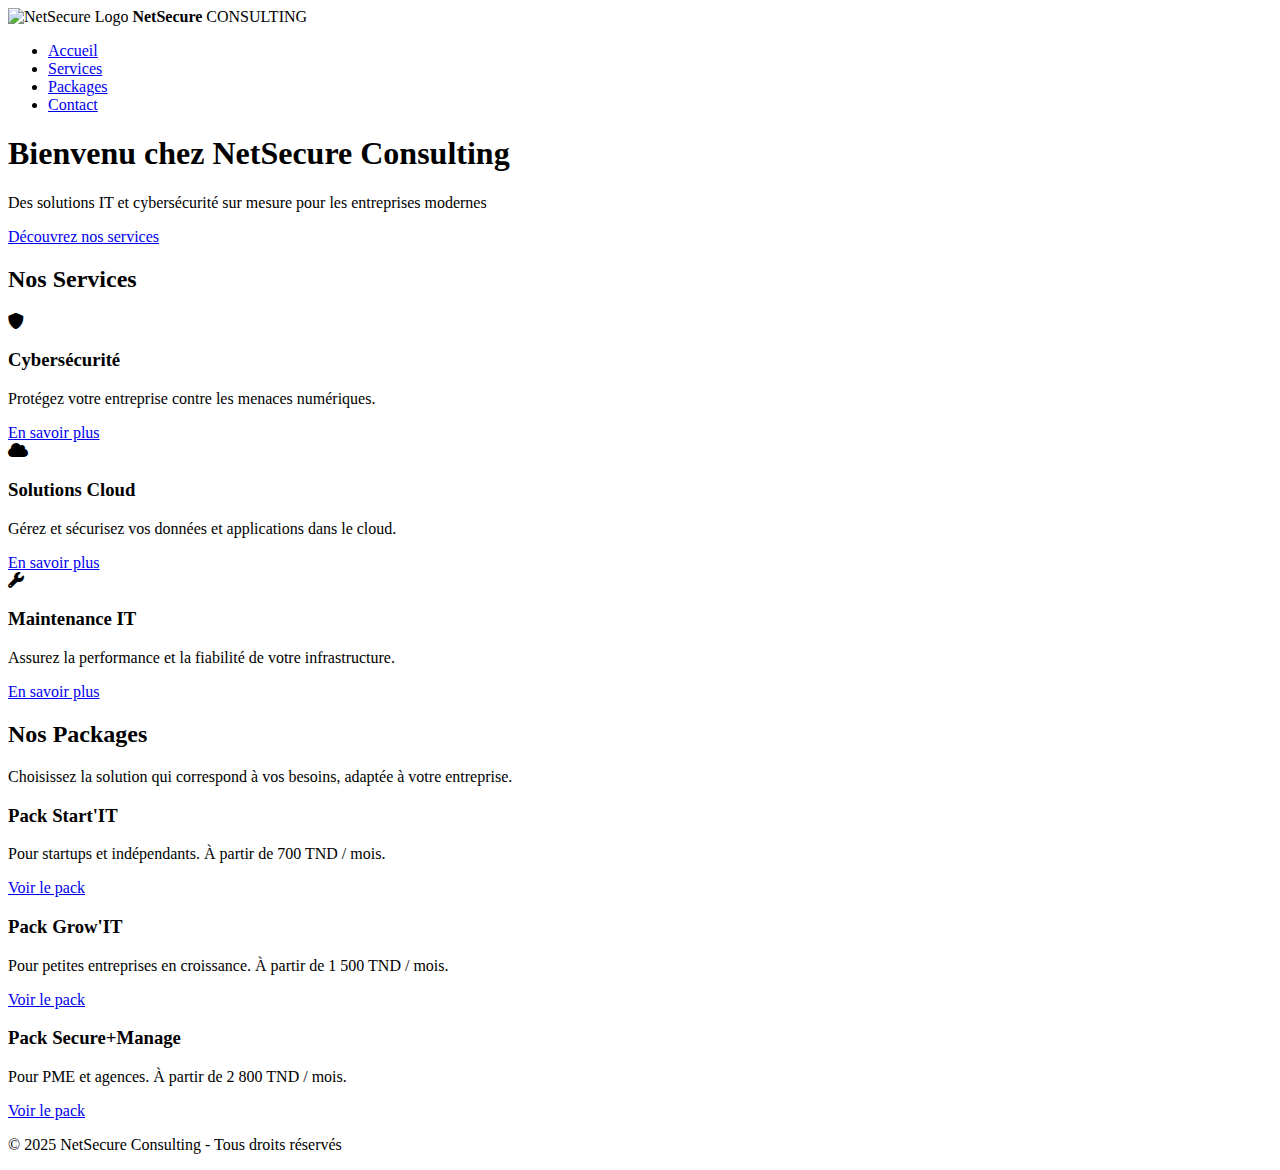
==== index.html @ a292e40f "Add files via upload" ====
<!DOCTYPE html>
<html lang="fr">
<head>
    <meta charset="UTF-8" />
    <meta name="viewport" content="width=device-width, initial-scale=1.0" />
    <title>Accueil - NetSecure Consulting</title>
    <link rel="stylesheet" href="style.css" />
    <link href="https://fonts.googleapis.com/css2?family=Roboto:wght@400;500;700&display=swap" rel="stylesheet" />
    <link rel="stylesheet" href="https://cdnjs.cloudflare.com/ajax/libs/font-awesome/6.0.0/css/all.min.css">
</head>
<body>
    <nav class="top-nav">
        <div class="logo-container">
            <img src="logo.png" alt="NetSecure Logo" />
            <strong class="brand-name">NetSecure</strong>
            <span>CONSULTING</span>
        </div>
        <ul class="nav-buttons">
            <li><a href="index.html">Accueil</a></li>
            <li><a href="services.html">Services</a></li>
            <li><a href="packages.html">Packages</a></li>
            <li><a href="contact.html">Contact</a></li>
        </ul>
    </nav>

    <header class="hero">
        <div class="hero-content">
            <h1>Bienvenu chez NetSecure Consulting</h1>
            <p>Des solutions IT et cybersécurité sur mesure pour les entreprises modernes</p>
            <a href="services.html" class="cta-button">Découvrez nos services</a>
        </div>
    </header>

    <main class="main-content">
        <section class="services-preview">
            <h2>Nos Services</h2>
            <div class="services-container">
                <div class="service-item">
                    <i class="fas fa-shield-alt"></i>
                    <h3>Cybersécurité</h3>
                    <p>Protégez votre entreprise contre les menaces numériques.</p>
                    <a href="services.html#cybersecurity" class="cta-button">En savoir plus</a>
                </div>
                <div class="service-item">
                    <i class="fas fa-cloud"></i>
                    <h3>Solutions Cloud</h3>
                    <p>Gérez et sécurisez vos données et applications dans le cloud.</p>
                    <a href="services.html#cloud" class="cta-button">En savoir plus</a>
                </div>
                <div class="service-item">
                    <i class="fas fa-wrench"></i>
                    <h3>Maintenance IT</h3>
                    <p>Assurez la performance et la fiabilité de votre infrastructure.</p>
                    <a href="services.html#maintenance" class="cta-button">En savoir plus</a>
                </div>
            </div>
        </section>

        <section class="packages-preview">
            <h2>Nos Packages</h2>
            <p>Choisissez la solution qui correspond à vos besoins, adaptée à votre entreprise.</p>
            <div class="packages-container">
                <div class="package-item">
                    <h3>Pack Start'IT</h3>
                    <p>Pour startups et indépendants. À partir de 700 TND / mois.</p>
                    <a href="packages.html#startit" class="cta-button">Voir le pack</a>
                </div>
                <div class="package-item">
                    <h3>Pack Grow'IT</h3>
                    <p>Pour petites entreprises en croissance. À partir de 1 500 TND / mois.</p>
                    <a href="packages.html#growit" class="cta-button">Voir le pack</a>
                </div>
                <div class="package-item">
                    <h3>Pack Secure+Manage</h3>
                    <p>Pour PME et agences. À partir de 2 800 TND / mois.</p>
                    <a href="packages.html#secureplus" class="cta-button">Voir le pack</a>
                </div>
            </div>
        </section>
    </main>

    <footer class="bottom-bar">
        <p>© 2025 NetSecure Consulting - Tous droits réservés</p>
    </footer>
</body>
</html>
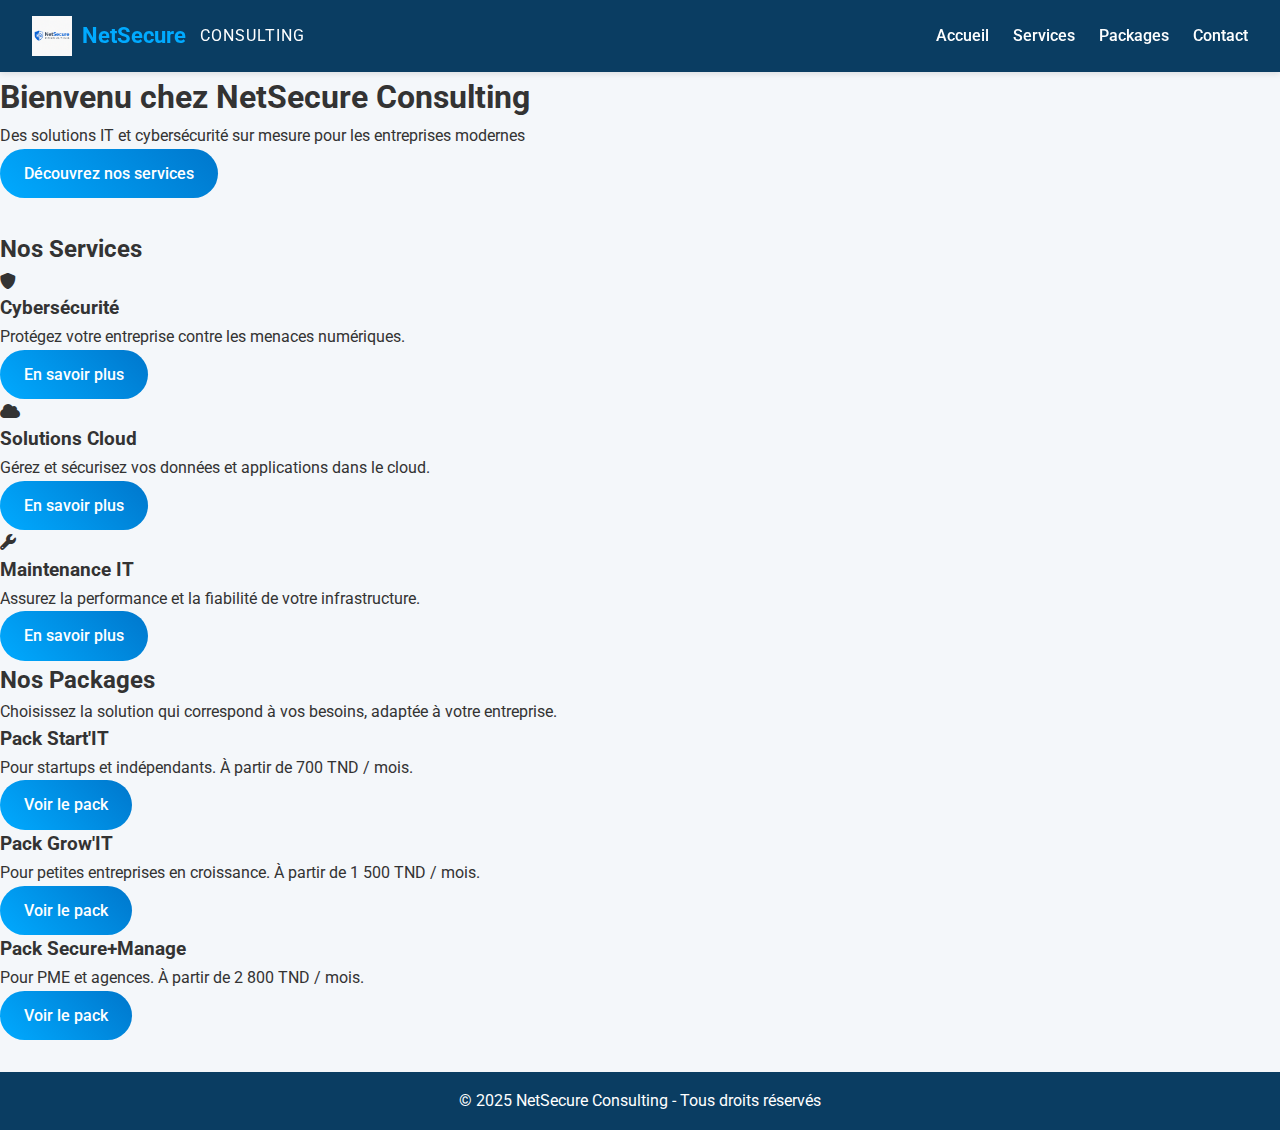
==== commit 4f9d5dce: "Update index.html" ====
--- a/index.html
+++ b/index.html
@@ -25,29 +25,29 @@
 
     <header class="hero">
         <div class="hero-content">
-            <h1>Bienvenu chez NetSecure Consulting</h1>
-            <p>Des solutions IT et cybersécurité sur mesure pour les entreprises modernes</p>
-            <a href="services.html" class="cta-button">Découvrez nos services</a>
+            <h1 class="animated fadeInUp">Bienvenu chez NetSecure Consulting</h1>
+            <p class="animated fadeInUp">Des solutions IT et cybersécurité sur mesure pour les entreprises modernes</p>
+            <a href="services.html" class="cta-button animated fadeInUp">Découvrez nos services</a>
         </div>
     </header>
 
     <main class="main-content">
         <section class="services-preview">
-            <h2>Nos Services</h2>
+            <h2 class="animated fadeInUp">Nos Services</h2>
             <div class="services-container">
-                <div class="service-item">
+                <div class="service-item animated fadeInUp">
                     <i class="fas fa-shield-alt"></i>
                     <h3>Cybersécurité</h3>
                     <p>Protégez votre entreprise contre les menaces numériques.</p>
                     <a href="services.html#cybersecurity" class="cta-button">En savoir plus</a>
                 </div>
-                <div class="service-item">
+                <div class="service-item animated fadeInUp">
                     <i class="fas fa-cloud"></i>
                     <h3>Solutions Cloud</h3>
                     <p>Gérez et sécurisez vos données et applications dans le cloud.</p>
                     <a href="services.html#cloud" class="cta-button">En savoir plus</a>
                 </div>
-                <div class="service-item">
+                <div class="service-item animated fadeInUp">
                     <i class="fas fa-wrench"></i>
                     <h3>Maintenance IT</h3>
                     <p>Assurez la performance et la fiabilité de votre infrastructure.</p>
@@ -57,20 +57,20 @@
         </section>
 
         <section class="packages-preview">
-            <h2>Nos Packages</h2>
-            <p>Choisissez la solution qui correspond à vos besoins, adaptée à votre entreprise.</p>
+            <h2 class="animated fadeInUp">Nos Packages</h2>
+            <p class="animated fadeInUp">Choisissez la solution qui correspond à vos besoins, adaptée à votre entreprise.</p>
             <div class="packages-container">
-                <div class="package-item">
+                <div class="package-item animated fadeInUp">
                     <h3>Pack Start'IT</h3>
                     <p>Pour startups et indépendants. À partir de 700 TND / mois.</p>
                     <a href="packages.html#startit" class="cta-button">Voir le pack</a>
                 </div>
-                <div class="package-item">
+                <div class="package-item animated fadeInUp">
                     <h3>Pack Grow'IT</h3>
                     <p>Pour petites entreprises en croissance. À partir de 1 500 TND / mois.</p>
                     <a href="packages.html#growit" class="cta-button">Voir le pack</a>
                 </div>
-                <div class="package-item">
+                <div class="package-item animated fadeInUp">
                     <h3>Pack Secure+Manage</h3>
                     <p>Pour PME et agences. À partir de 2 800 TND / mois.</p>
                     <a href="packages.html#secureplus" class="cta-button">Voir le pack</a>
--- a/style.css
+++ b/style.css
@@ -0,0 +1,269 @@
+/* Global settings */
+* {
+    margin: 0;
+    padding: 0;
+    box-sizing: border-box;
+    font-family: 'Roboto', sans-serif;
+    scroll-behavior: smooth;
+}
+
+body {
+    background-color: #f4f7fa;
+    color: #333;
+    line-height: 1.6;
+}
+
+/* Top Navigation */
+.top-nav {
+    background-color: #0a3d62;
+    color: white;
+    display: flex;
+    justify-content: space-between;
+    align-items: center;
+    padding: 1rem 2rem;
+    box-shadow: 0 2px 6px rgba(0, 0, 0, 0.1);
+    position: sticky;
+    top: 0;
+    z-index: 1000;
+}
+
+.logo-container {
+    display: flex;
+    align-items: center;
+    gap: 10px;
+}
+
+.logo-container img {
+    height: 40px;
+    width: auto;
+}
+
+.logo-container strong {
+    font-size: 1.4rem;
+    color: #00aaff;
+    margin-right: 4px;
+}
+
+.logo-container span {
+    font-size: 1rem;
+    font-weight: 400;
+    letter-spacing: 1px;
+}
+
+.nav-buttons {
+    list-style: none;
+    display: flex;
+    gap: 1.5rem;
+}
+
+.nav-buttons li a {
+    text-decoration: none;
+    color: white;
+    font-weight: 500;
+    transition: color 0.3s ease;
+}
+
+.nav-buttons li a:hover {
+    color: #00d2ff;
+}
+
+/* Content Wrapper */
+.content-wrapper {
+    max-width: 1200px;
+    margin: auto;
+    padding: 2rem;
+    text-align: center;
+}
+
+/* Header */
+header {
+    display: flex;
+    justify-content: space-between;
+    align-items: center;
+    margin-bottom: 2rem;
+    flex-wrap: wrap;
+}
+
+.header-content {
+    flex: 1;
+    animation: slideInLeft 1s ease-out;
+}
+
+.header-content h1 {
+    font-size: 2.5rem;
+    color: #0a3d62;
+    margin-bottom: 1rem;
+}
+
+.header-content p {
+    font-size: 1.2rem;
+    color: #555;
+}
+
+.logo-right img {
+    height: 100px;
+    animation: fadeIn 2s ease;
+}
+
+/* Services / Packages */
+.services-page .service,
+.packages-page .package-presentation {
+    background-color: white;
+    padding: 2rem;
+    margin-bottom: 2rem;
+    border-radius: 12px;
+    box-shadow: 0 4px 10px rgba(0, 0, 0, 0.05);
+    transition: transform 0.3s ease, box-shadow 0.3s ease;
+}
+
+.services-page .service:hover,
+.packages-page .package-presentation:hover {
+    transform: translateY(-5px);
+    box-shadow: 0 10px 20px rgba(0, 0, 0, 0.1);
+}
+
+.service h2,
+.package-details h3 {
+    font-size: 1.8rem;
+    color: #0a3d62;
+    margin-bottom: 1rem;
+}
+
+.service p,
+.package-details p {
+    margin-bottom: 1rem;
+}
+
+.service ul,
+.package-features {
+    text-align: left;
+    margin: 1rem auto;
+    max-width: 600px;
+}
+
+.service ul li,
+.package-features li {
+    margin: 0.5rem 0;
+    padding-left: 1.5rem;
+    position: relative;
+}
+
+.service ul li::before,
+.package-features li i {
+    content: '';
+    position: absolute;
+    left: 0;
+    top: 6px;
+    width: 8px;
+    height: 8px;
+    background-color: #00aaff;
+    border-radius: 50%;
+}
+
+/* Buttons */
+.cta-button,
+.submit-button {
+    display: inline-block;
+    background: linear-gradient(45deg, #00aaff, #0077cc);
+    color: white;
+    padding: 0.75rem 1.5rem;
+    border: none;
+    border-radius: 25px;
+    font-size: 1rem;
+    font-weight: 500;
+    cursor: pointer;
+    text-decoration: none;
+    transition: background 0.3s ease, transform 0.2s ease;
+}
+
+.cta-button:hover,
+.submit-button:hover {
+    background: linear-gradient(45deg, #0099cc, #005fa3);
+    transform: scale(1.05);
+}
+
+/* Contact Page */
+.contact-page {
+    display: flex;
+    flex-direction: column;
+    align-items: center;
+    gap: 3rem;
+}
+
+.contact-form,
+.contact-info {
+    width: 100%;
+    max-width: 600px;
+    background-color: white;
+    padding: 2rem;
+    border-radius: 12px;
+    box-shadow: 0 4px 10px rgba(0, 0, 0, 0.05);
+}
+
+.form-group {
+    margin-bottom: 1rem;
+    text-align: left;
+}
+
+label {
+    display: block;
+    font-weight: 500;
+    margin-bottom: 0.5rem;
+}
+
+input,
+textarea {
+    width: 100%;
+    padding: 0.75rem;
+    border: 1px solid #ccc;
+    border-radius: 8px;
+}
+
+/* Footer */
+.bottom-bar {
+    background-color: #0a3d62;
+    color: white;
+    text-align: center;
+    padding: 1rem;
+    margin-top: 2rem;
+}
+
+/* Animations */
+@keyframes slideInLeft {
+    from {
+        transform: translateX(-100px);
+        opacity: 0;
+    }
+    to {
+        transform: translateX(0);
+        opacity: 1;
+    }
+}
+
+@keyframes fadeIn {
+    from {
+        opacity: 0;
+        transform: scale(0.95);
+    }
+    to {
+        opacity: 1;
+        transform: scale(1);
+    }
+}
+
+/* Responsive */
+@media (max-width: 768px) {
+    header {
+        flex-direction: column;
+        text-align: center;
+    }
+
+    .nav-buttons {
+        flex-direction: column;
+        gap: 1rem;
+    }
+
+    .contact-page {
+        padding: 1rem;
+    }
+}
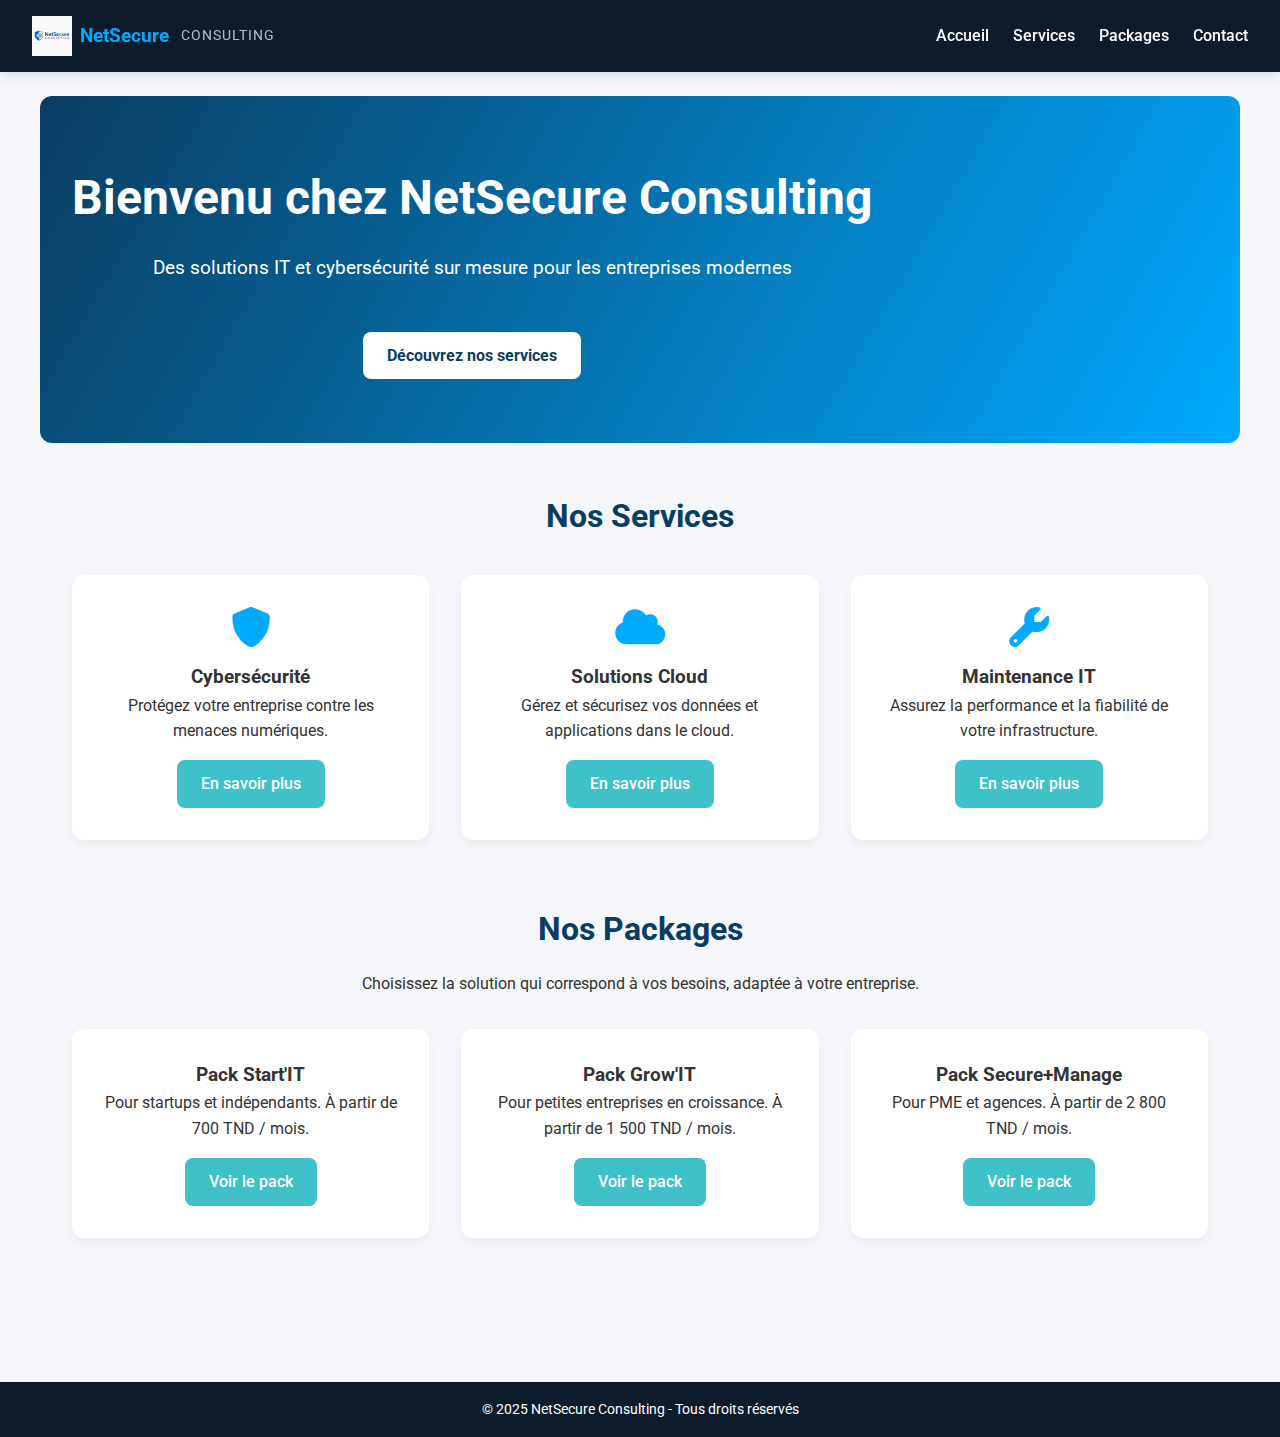
==== commit 269b109d: "Update index.html" ====
--- a/index.html
+++ b/index.html
@@ -25,29 +25,29 @@
 
     <header class="hero">
         <div class="hero-content">
-            <h1 class="animated fadeInUp">Bienvenu chez NetSecure Consulting</h1>
-            <p class="animated fadeInUp">Des solutions IT et cybersécurité sur mesure pour les entreprises modernes</p>
-            <a href="services.html" class="cta-button animated fadeInUp">Découvrez nos services</a>
+            <h1>Bienvenu chez NetSecure Consulting</h1>
+            <p>Des solutions IT et cybersécurité sur mesure pour les entreprises modernes</p>
+            <a href="services.html" class="cta-button">Découvrez nos services</a>
         </div>
     </header>
 
     <main class="main-content">
         <section class="services-preview">
-            <h2 class="animated fadeInUp">Nos Services</h2>
+            <h2>Nos Services</h2>
             <div class="services-container">
-                <div class="service-item animated fadeInUp">
+                <div class="service-item">
                     <i class="fas fa-shield-alt"></i>
                     <h3>Cybersécurité</h3>
                     <p>Protégez votre entreprise contre les menaces numériques.</p>
                     <a href="services.html#cybersecurity" class="cta-button">En savoir plus</a>
                 </div>
-                <div class="service-item animated fadeInUp">
+                <div class="service-item">
                     <i class="fas fa-cloud"></i>
                     <h3>Solutions Cloud</h3>
                     <p>Gérez et sécurisez vos données et applications dans le cloud.</p>
                     <a href="services.html#cloud" class="cta-button">En savoir plus</a>
                 </div>
-                <div class="service-item animated fadeInUp">
+                <div class="service-item">
                     <i class="fas fa-wrench"></i>
                     <h3>Maintenance IT</h3>
                     <p>Assurez la performance et la fiabilité de votre infrastructure.</p>
@@ -57,20 +57,20 @@
         </section>
 
         <section class="packages-preview">
-            <h2 class="animated fadeInUp">Nos Packages</h2>
-            <p class="animated fadeInUp">Choisissez la solution qui correspond à vos besoins, adaptée à votre entreprise.</p>
+            <h2>Nos Packages</h2>
+            <p>Choisissez la solution qui correspond à vos besoins, adaptée à votre entreprise.</p>
             <div class="packages-container">
-                <div class="package-item animated fadeInUp">
+                <div class="package-item">
                     <h3>Pack Start'IT</h3>
                     <p>Pour startups et indépendants. À partir de 700 TND / mois.</p>
                     <a href="packages.html#startit" class="cta-button">Voir le pack</a>
                 </div>
-                <div class="package-item animated fadeInUp">
+                <div class="package-item">
                     <h3>Pack Grow'IT</h3>
                     <p>Pour petites entreprises en croissance. À partir de 1 500 TND / mois.</p>
                     <a href="packages.html#growit" class="cta-button">Voir le pack</a>
                 </div>
-                <div class="package-item animated fadeInUp">
+                <div class="package-item">
                     <h3>Pack Secure+Manage</h3>
                     <p>Pour PME et agences. À partir de 2 800 TND / mois.</p>
                     <a href="packages.html#secureplus" class="cta-button">Voir le pack</a>
--- a/style.css
+++ b/style.css
@@ -1,4 +1,5 @@
-/* Global settings */
+/* Base Reset & Fonts */
+/* === Global Settings === */
 * {
     margin: 0;
     padding: 0;
@@ -13,7 +14,7 @@
     line-height: 1.6;
 }
 
-/* Top Navigation */
+/* === Navigation Bar === */
 .top-nav {
     background-color: #0a3d62;
     color: white;
@@ -35,7 +36,6 @@
 
 .logo-container img {
     height: 40px;
-    width: auto;
 }
 
 .logo-container strong {
@@ -46,7 +46,6 @@
 
 .logo-container span {
     font-size: 1rem;
-    font-weight: 400;
     letter-spacing: 1px;
 }
 
@@ -67,100 +66,83 @@
     color: #00d2ff;
 }
 
-/* Content Wrapper */
-.content-wrapper {
+/* === Hero Section === */
+.hero {
+    background: linear-gradient(120deg, #0a3d62, #00aaff);
+    color: white;
+    padding: 4rem 2rem;
+    text-align: center;
+    animation: fadeIn 1.5s ease;
+}
+
+.hero-content h1 {
+    font-size: 3rem;
+    margin-bottom: 1rem;
+    animation: slideInDown 1s ease;
+}
+
+.hero-content p {
+    font-size: 1.2rem;
+    margin-bottom: 2rem;
+    animation: slideInDown 1.5s ease;
+}
+
+.hero .cta-button {
+    background: white;
+    color: #0a3d62;
+    font-weight: bold;
+}
+
+/* === Sections === */
+.main-content {
+    padding: 2rem;
     max-width: 1200px;
     margin: auto;
+    text-align: center;
+}
+
+section {
+    margin-bottom: 4rem;
+}
+
+h2 {
+    font-size: 2rem;
+    margin-bottom: 1rem;
+    color: #0a3d62;
+}
+
+/* === Service & Package Cards === */
+.services-container,
+.packages-container {
+    display: grid;
+    grid-template-columns: repeat(auto-fit, minmax(260px, 1fr));
+    gap: 2rem;
+    margin-top: 2rem;
+}
+
+.service-item,
+.package-item {
+    background: white;
+    border-radius: 12px;
     padding: 2rem;
-    text-align: center;
-}
-
-/* Header */
-header {
-    display: flex;
-    justify-content: space-between;
-    align-items: center;
-    margin-bottom: 2rem;
-    flex-wrap: wrap;
-}
-
-.header-content {
-    flex: 1;
-    animation: slideInLeft 1s ease-out;
-}
-
-.header-content h1 {
-    font-size: 2.5rem;
-    color: #0a3d62;
-    margin-bottom: 1rem;
-}
-
-.header-content p {
-    font-size: 1.2rem;
-    color: #555;
-}
-
-.logo-right img {
-    height: 100px;
-    animation: fadeIn 2s ease;
-}
-
-/* Services / Packages */
-.services-page .service,
-.packages-page .package-presentation {
-    background-color: white;
-    padding: 2rem;
-    margin-bottom: 2rem;
-    border-radius: 12px;
     box-shadow: 0 4px 10px rgba(0, 0, 0, 0.05);
     transition: transform 0.3s ease, box-shadow 0.3s ease;
 }
 
-.services-page .service:hover,
-.packages-page .package-presentation:hover {
+.service-item:hover,
+.package-item:hover {
     transform: translateY(-5px);
     box-shadow: 0 10px 20px rgba(0, 0, 0, 0.1);
 }
 
-.service h2,
-.package-details h3 {
-    font-size: 1.8rem;
-    color: #0a3d62;
+.service-item i,
+.package-item i {
+    font-size: 2.5rem;
+    color: #00aaff;
     margin-bottom: 1rem;
 }
 
-.service p,
-.package-details p {
-    margin-bottom: 1rem;
-}
-
-.service ul,
-.package-features {
-    text-align: left;
-    margin: 1rem auto;
-    max-width: 600px;
-}
-
-.service ul li,
-.package-features li {
-    margin: 0.5rem 0;
-    padding-left: 1.5rem;
-    position: relative;
-}
-
-.service ul li::before,
-.package-features li i {
-    content: '';
-    position: absolute;
-    left: 0;
-    top: 6px;
-    width: 8px;
-    height: 8px;
-    background-color: #00aaff;
-    border-radius: 50%;
-}
-
-/* Buttons */
+/* === Buttons === */
 .cta-button,
 .submit-button {
     display: inline-block;
@@ -182,21 +164,22 @@
     transform: scale(1.05);
 }
 
-/* Contact Page */
+/* === Contact Page === */
 .contact-page {
     display: flex;
     flex-direction: column;
     align-items: center;
     gap: 3rem;
+    padding: 2rem;
 }
 
 .contact-form,
 .contact-info {
+    background: white;
+    padding: 2rem;
+    border-radius: 12px;
     width: 100%;
     max-width: 600px;
-    background-color: white;
-    padding: 2rem;
-    border-radius: 12px;
     box-shadow: 0 4px 10px rgba(0, 0, 0, 0.05);
 }
 
@@ -217,26 +200,26 @@
     padding: 0.75rem;
     border: 1px solid #ccc;
     border-radius: 8px;
-}
-
-/* Footer */
+    font-size: 1rem;
+}
+
+/* === Footer === */
 .bottom-bar {
     background-color: #0a3d62;
     color: white;
     text-align: center;
     padding: 1rem;
-    margin-top: 2rem;
-}
-
-/* Animations */
-@keyframes slideInLeft {
-    from {
-        transform: translateX(-100px);
+}
+
+/* === Animations === */
+@keyframes slideInDown {
+    0% {
         opacity: 0;
-    }
-    to {
-        transform: translateX(0);
+        transform: translateY(-30px);
+    }
+    100% {
         opacity: 1;
+        transform: translateY(0);
     }
 }
 
@@ -251,19 +234,343 @@
     }
 }
 
-/* Responsive */
+.animated {
+    animation-duration: 1s;
+    animation-fill-mode: both;
+}
+
+.fadeInUp {
+    animation-name: fadeInUp;
+}
+
+@keyframes fadeInUp {
+    from {
+        opacity: 0;
+        transform: translateY(20px);
+    }
+    to {
+        opacity: 1;
+        transform: translateY(0);
+    }
+}
+
+/* === Responsive === */
 @media (max-width: 768px) {
-    header {
+    .top-nav {
         flex-direction: column;
-        text-align: center;
+        align-items: flex-start;
     }
 
     .nav-buttons {
         flex-direction: column;
+        width: 100%;
         gap: 1rem;
+        margin-top: 1rem;
+    }
+
+    .hero-content h1 {
+        font-size: 2rem;
+    }
+
+    .services-container,
+    .packages-container {
+        grid-template-columns: 1fr;
     }
 
     .contact-page {
         padding: 1rem;
     }
-}
+
+    .cta-button {
+        font-size: 0.9rem;
+        padding: 0.6rem 1.2rem;
+    }
+}
+
+* {
+  margin: 0;
+  padding: 0;
+  box-sizing: border-box;
+}
+
+html {
+  scroll-behavior: smooth;
+}
+
+body {
+  font-family: 'Roboto', sans-serif;
+  line-height: 1.6;
+  background: #f5f7fa;
+  color: #333;
+  padding-top: 80px;
+}
+
+/* Navigation */
+.top-nav {
+  position: fixed;
+  top: 0;
+  left: 0;
+  width: 100%;
+  background: #0d1b2a;
+  color: #fff;
+  display: flex;
+  justify-content: space-between;
+  align-items: center;
+  padding: 1rem 2rem;
+  z-index: 1000;
+  box-shadow: 0 4px 10px rgba(0, 0, 0, 0.1);
+}
+
+.logo-container {
+  display: flex;
+  align-items: center;
+  gap: 0.5rem;
+}
+
+.logo-container img {
+  height: 40px;
+}
+
+.logo-container strong {
+  font-size: 1.2rem;
+}
+
+.logo-container span {
+  font-size: 0.9rem;
+  opacity: 0.7;
+}
+
+.nav-buttons {
+  list-style: none;
+  display: flex;
+  gap: 1.5rem;
+}
+
+.nav-buttons a {
+  color: #fff;
+  text-decoration: none;
+  font-weight: 500;
+  transition: color 0.3s ease;
+}
+
+.nav-buttons a:hover {
+  color: #3fc1c9;
+}
+
+/* Header */
+header {
+  display: flex;
+  justify-content: space-between;
+  align-items: center;
+  background: #e8f1f8;
+  padding: 2rem;
+  border-radius: 12px;
+  margin: 1rem auto;
+  max-width: 1200px;
+  animation: fadeIn 1s ease-in;
+}
+
+.header-content {
+  max-width: 60%;
+}
+
+.header-content h1 {
+  font-size: 2rem;
+  margin-bottom: 1rem;
+  color: #112d4e;
+}
+
+.header-content p {
+  font-size: 1.1rem;
+  color: #3f72af;
+}
+
+.logo-right img {
+  height: 80px;
+}
+
+/* Content Wrapper */
+.content-wrapper {
+  max-width: 1200px;
+  margin: 0 auto;
+  padding: 2rem;
+}
+
+/* Service & Package Sections */
+.service, .package-presentation, .contact-form, .contact-info {
+  background: #ffffff;
+  padding: 2rem;
+  margin: 1.5rem 0;
+  border-radius: 12px;
+  box-shadow: 0 5px 20px rgba(0, 0, 0, 0.05);
+  animation: fadeUp 0.6s ease forwards;
+}
+
+.service h2, .package-details h3, .contact-form h2, .contact-info h2 {
+  color: #112d4e;
+  margin-bottom: 1rem;
+}
+
+.service ul, .package-features {
+  list-style: none;
+  padding-left: 0;
+}
+
+.service ul li, .package-features li {
+  margin-bottom: 0.5rem;
+  padding-left: 1.2rem;
+  position: relative;
+}
+
+.package-features li i {
+  color: #3fc1c9;
+  margin-right: 8px;
+}
+
+.package-presentation {
+  display: flex;
+  gap: 2rem;
+  flex-wrap: wrap;
+}
+
+.package-details {
+  flex: 1;
+}
+
+.package-pricing {
+  margin-top: 1rem;
+}
+
+.package-pricing .price {
+  font-size: 1.2rem;
+  font-weight: bold;
+  color: #3f72af;
+  margin-bottom: 0.5rem;
+}
+
+/* Contact Form */
+.contact-form form {
+  display: flex;
+  flex-direction: column;
+  gap: 1rem;
+}
+
+.form-group {
+  display: flex;
+  flex-direction: column;
+}
+
+input, textarea {
+  padding: 0.7rem;
+  border: 1px solid #ccc;
+  border-radius: 8px;
+  font-size: 1rem;
+  transition: border-color 0.3s;
+}
+
+input:focus, textarea:focus {
+  outline: none;
+  border-color: #3fc1c9;
+}
+
+.submit-button {
+  background: #3fc1c9;
+  border: none;
+  color: white;
+  font-weight: bold;
+  padding: 0.8rem;
+  border-radius: 8px;
+  cursor: pointer;
+  transition: background 0.3s ease;
+}
+
+.submit-button:hover {
+  background: #2baaa6;
+}
+
+/* CTA Buttons */
+.cta-button {
+  display: inline-block;
+  margin-top: 1rem;
+  background: #3fc1c9;
+  color: white;
+  padding: 0.7rem 1.5rem;
+  border-radius: 8px;
+  text-decoration: none;
+  transition: background 0.3s ease;
+}
+
+.cta-button:hover {
+  background: #2baaa6;
+}
+
+/* Contact Info */
+.contact-info p {
+  margin: 0.5rem 0;
+  font-size: 1rem;
+}
+
+.contact-info i {
+  color: #3fc1c9;
+  margin-right: 8px;
+}
+
+/* Footer */
+.bottom-bar {
+  text-align: center;
+  background: #0d1b2a;
+  color: white;
+  padding: 1rem;
+  font-size: 0.9rem;
+  margin-top: 3rem;
+}
+
+/* Animations */
+@keyframes fadeIn {
+  from { opacity: 0; transform: translateY(-20px); }
+  to { opacity: 1; transform: translateY(0); }
+}
+
+@keyframes fadeUp {
+  0% { opacity: 0; transform: translateY(40px); }
+  100% { opacity: 1; transform: translateY(0); }
+}
+
+/* Responsive Design */
+@media (max-width: 768px) {
+  .top-nav {
+    flex-direction: column;
+    align-items: flex-start;
+  }
+
+  .nav-buttons {
+    flex-direction: column;
+    width: 100%;
+    margin-top: 1rem;
+  }
+
+  .nav-buttons li {
+    margin-bottom: 0.5rem;
+  }
+
+  header {
+    flex-direction: column;
+    text-align: center;
+  }
+
+  .header-content, .logo-right {
+    max-width: 100%;
+  }
+
+  .package-presentation {
+    flex-direction: column;
+  }
+
+  .logo-container img {
+    height: 30px;
+  }
+
+  .content-wrapper {
+    padding: 1rem;
+  }
+}
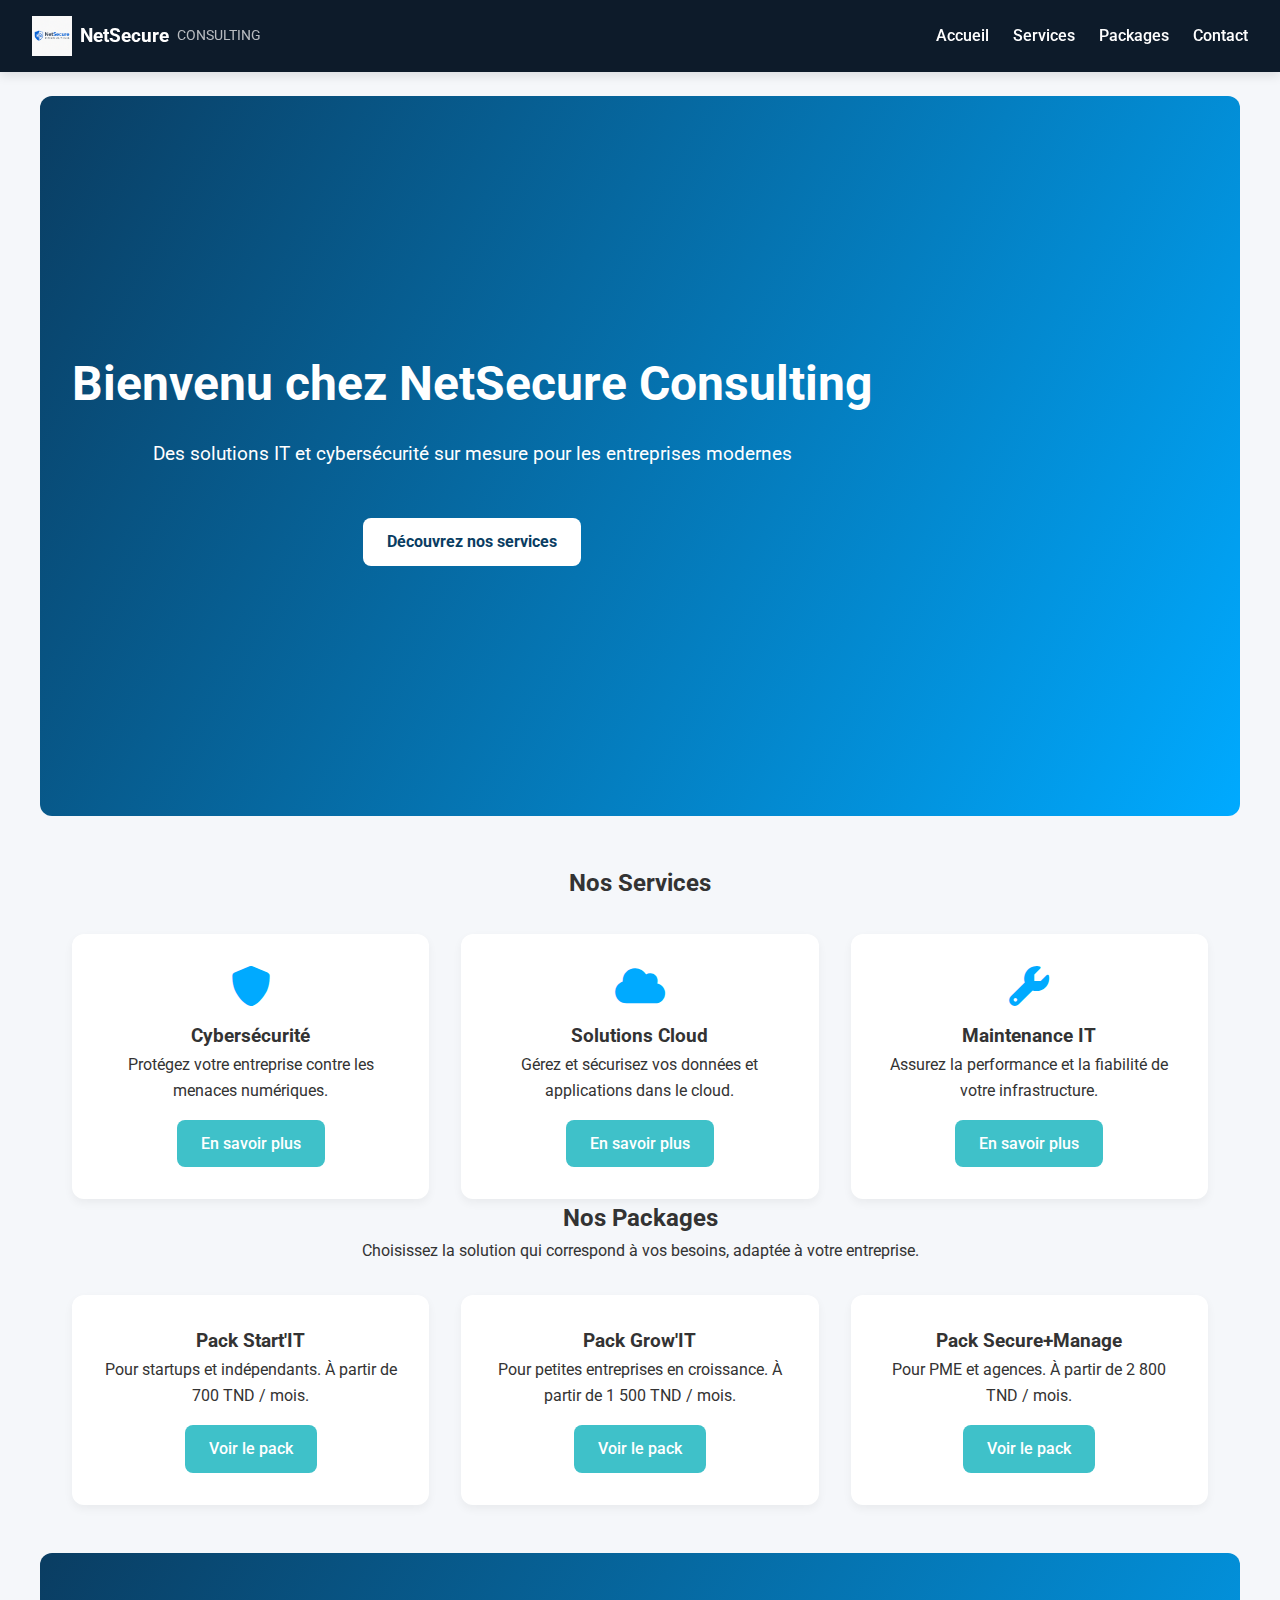
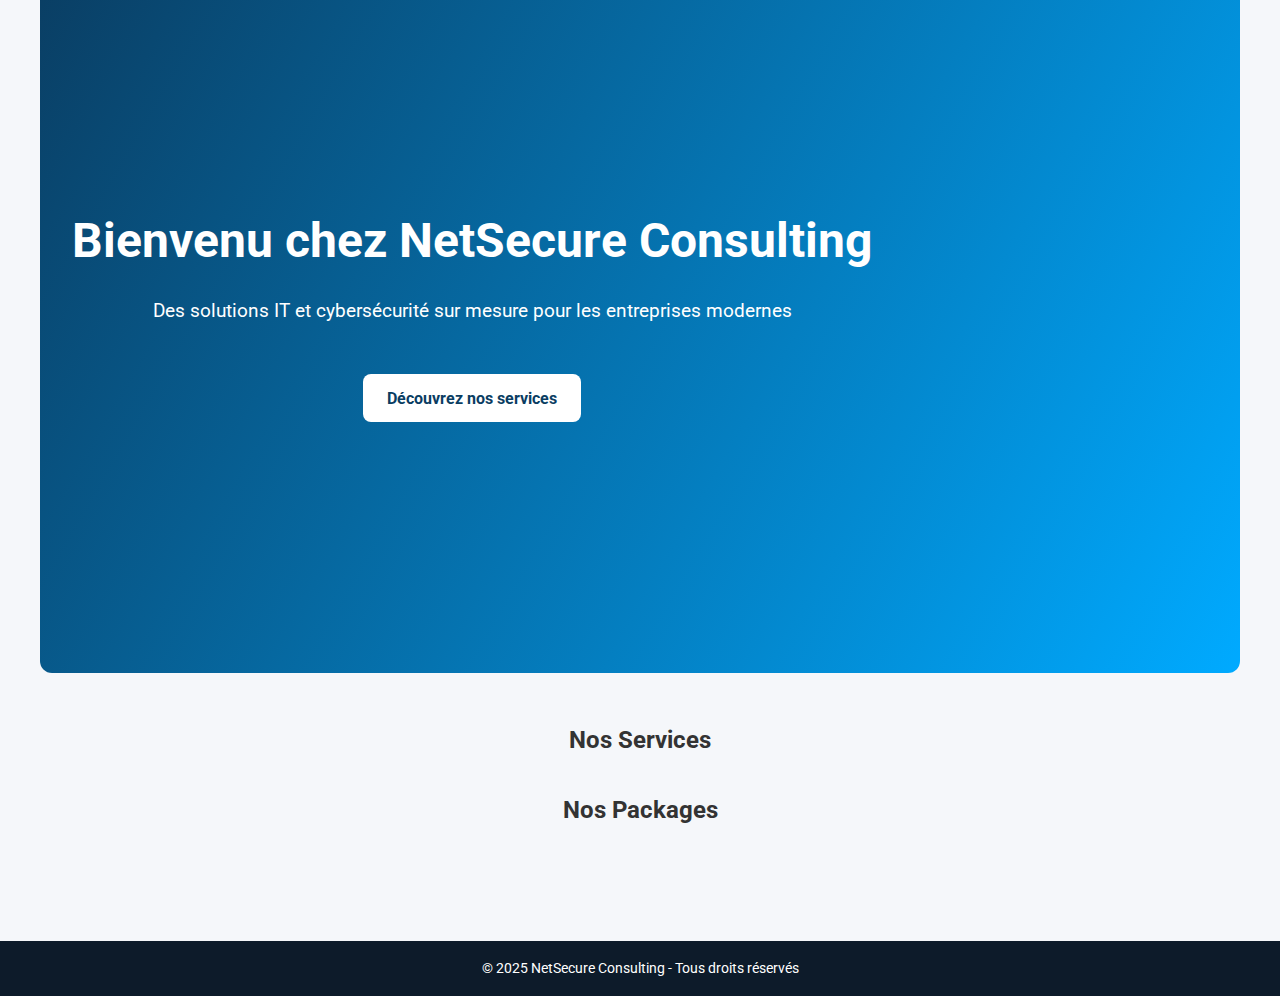
==== commit 1ea84ca4: "Update index.html" ====
--- a/index.html
+++ b/index.html
@@ -78,6 +78,32 @@
             </div>
         </section>
     </main>
+    <header class="hero">
+    <div class="hero-content">
+        <h1 class="slide-in">Bienvenu chez NetSecure Consulting</h1>
+        <p class="slide-in">Des solutions IT et cybersécurité sur mesure pour les entreprises modernes</p>
+        <a href="services.html" class="cta-button slide-in">Découvrez nos services</a>
+    </div>
+</header>
+
+<main class="main-content">
+    <section class="services-preview">
+        <h2 class="slide-in">Nos Services</h2>
+        <div class="services-container">
+            <!-- Service Items -->
+        </div>
+    </section>
+
+    <section class="packages-preview">
+        <h2 class="slide-in">Nos Packages</h2>
+        <div class="packages-container">
+            <!-- Package Items -->
+        </div>
+    </section>
+</main>
+
+
+
 
     <footer class="bottom-bar">
         <p>© 2025 NetSecure Consulting - Tous droits réservés</p>
--- a/style.css
+++ b/style.css
@@ -1,90 +1,55 @@
-/* Base Reset & Fonts */
-/* === Global Settings === */
+/* Global styles */
 * {
     margin: 0;
     padding: 0;
     box-sizing: border-box;
+}
+
+html {
+    scroll-behavior: smooth;
+}
+
+body {
     font-family: 'Roboto', sans-serif;
-    scroll-behavior: smooth;
-}
-
-body {
-    background-color: #f4f7fa;
+    line-height: 1.6;
+    background: #f5f7fa;
     color: #333;
-    line-height: 1.6;
-}
-
-/* === Navigation Bar === */
+    padding-top: 100px; /* Augmenter l'espace réservé en haut pour la barre de navigation fixe */
+}
+
+/* Navigation */
 .top-nav {
-    background-color: #0a3d62;
-    color: white;
+    position: fixed;
+    top: 0;
+    left: 0;
+    width: 100%;
+    background: #0d1b2a;
+    color: #fff;
     display: flex;
     justify-content: space-between;
     align-items: center;
     padding: 1rem 2rem;
-    box-shadow: 0 2px 6px rgba(0, 0, 0, 0.1);
-    position: sticky;
-    top: 0;
-    z-index: 1000;
-}
-
-.logo-container {
-    display: flex;
-    align-items: center;
-    gap: 10px;
-}
-
-.logo-container img {
-    height: 40px;
-}
-
-.logo-container strong {
-    font-size: 1.4rem;
-    color: #00aaff;
-    margin-right: 4px;
-}
-
-.logo-container span {
-    font-size: 1rem;
-    letter-spacing: 1px;
-}
-
-.nav-buttons {
-    list-style: none;
-    display: flex;
-    gap: 1.5rem;
-}
-
-.nav-buttons li a {
-    text-decoration: none;
-    color: white;
-    font-weight: 500;
-    transition: color 0.3s ease;
-}
-
-.nav-buttons li a:hover {
-    color: #00d2ff;
-}
-
-/* === Hero Section === */
+    z-index: 9999;  /* Assurer que le menu soit toujours au-dessus */
+    box-shadow: 0 4px 10px rgba(0, 0, 0, 0.1);
+}
+
+/* Hero Section */
 .hero {
     background: linear-gradient(120deg, #0a3d62, #00aaff);
     color: white;
-    padding: 4rem 2rem;
+    padding: 6rem 2rem; /* Augmenter la taille de padding pour le contenu hero */
     text-align: center;
-    animation: fadeIn 1.5s ease;
+    min-height: 80vh; /* S'assurer que la section prend une grande partie de l'écran */
 }
 
 .hero-content h1 {
     font-size: 3rem;
     margin-bottom: 1rem;
-    animation: slideInDown 1s ease;
 }
 
 .hero-content p {
     font-size: 1.2rem;
     margin-bottom: 2rem;
-    animation: slideInDown 1.5s ease;
 }
 
 .hero .cta-button {
@@ -93,7 +58,7 @@
     font-weight: bold;
 }
 
-/* === Sections === */
+/* Main Content */
 .main-content {
     padding: 2rem;
     max-width: 1200px;
@@ -101,17 +66,7 @@
     text-align: center;
 }
 
-section {
-    margin-bottom: 4rem;
-}
-
-h2 {
-    font-size: 2rem;
-    margin-bottom: 1rem;
-    color: #0a3d62;
-}
-
-/* === Service & Package Cards === */
+/* Service & Package Sections */
 .services-container,
 .packages-container {
     display: grid;
@@ -142,9 +97,8 @@
     margin-bottom: 1rem;
 }
 
-/* === Buttons === */
-.cta-button,
-.submit-button {
+/* Buttons */
+.cta-button {
     display: inline-block;
     background: linear-gradient(45deg, #00aaff, #0077cc);
     color: white;
@@ -158,11 +112,48 @@
     transition: background 0.3s ease, transform 0.2s ease;
 }
 
-.cta-button:hover,
-.submit-button:hover {
+.cta-button:hover {
     background: linear-gradient(45deg, #0099cc, #005fa3);
     transform: scale(1.05);
 }
+
+/* Footer */
+.bottom-bar {
+    background-color: #0a3d62;
+    color: white;
+    text-align: center;
+    padding: 1rem;
+}
+
+/* Responsive Design */
+@media (max-width: 768px) {
+    .top-nav {
+        flex-direction: column;
+        align-items: flex-start;
+    }
+
+    .nav-buttons {
+        flex-direction: column;
+        width: 100%;
+        margin-top: 1rem;
+    }
+
+    .hero-content h1 {
+        font-size: 2rem;
+    }
+
+    .services-container,
+    .packages-container {
+        grid-template-columns: 1fr;
+    }
+
+    .cta-button {
+        font-size: 0.9rem;
+        padding: 0.6rem 1.2rem;
+    }
+}
+
+
 
 /* === Contact Page === */
 .contact-page {
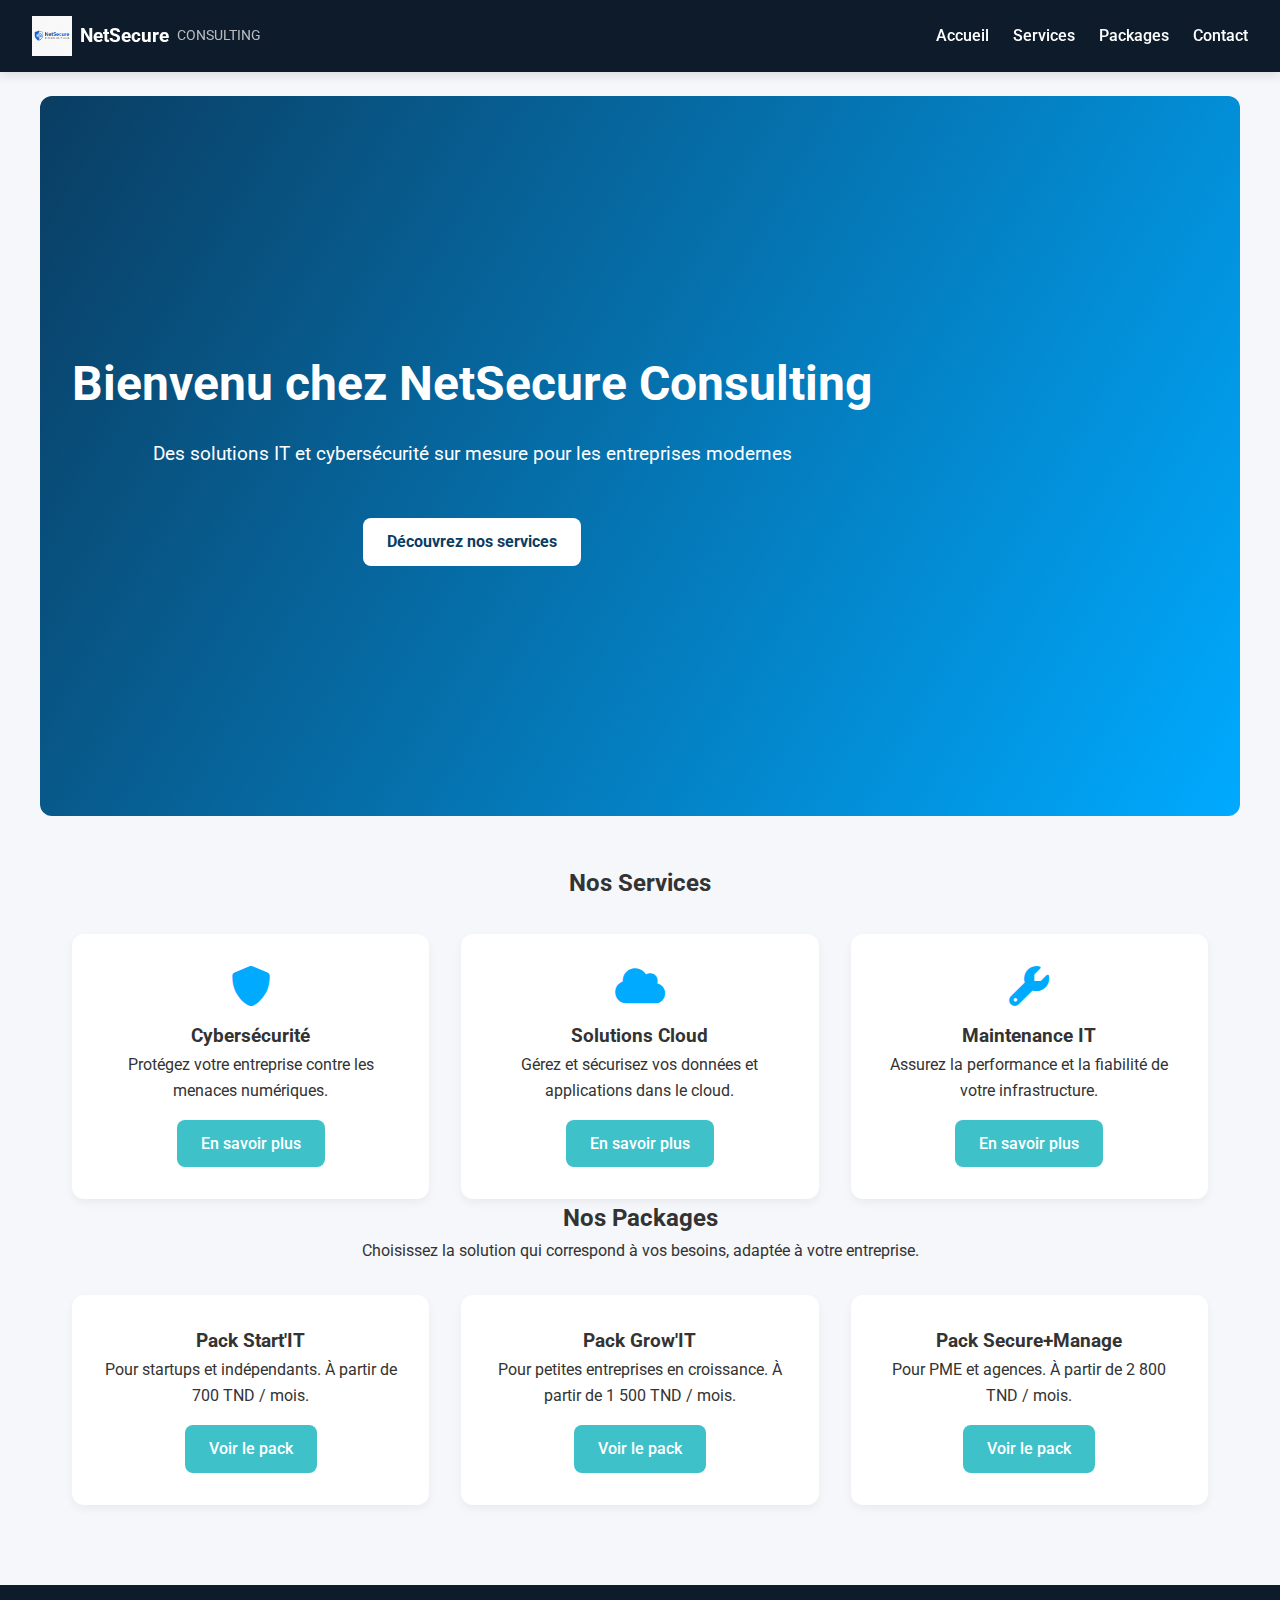
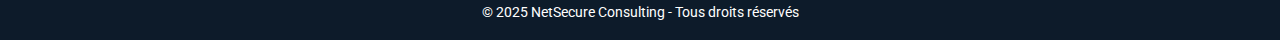
==== commit 9198a552: "Update index.html" ====
--- a/index.html
+++ b/index.html
@@ -25,15 +25,15 @@
 
     <header class="hero">
         <div class="hero-content">
-            <h1>Bienvenu chez NetSecure Consulting</h1>
-            <p>Des solutions IT et cybersécurité sur mesure pour les entreprises modernes</p>
-            <a href="services.html" class="cta-button">Découvrez nos services</a>
+            <h1 class="slide-in">Bienvenu chez NetSecure Consulting</h1>
+            <p class="slide-in">Des solutions IT et cybersécurité sur mesure pour les entreprises modernes</p>
+            <a href="services.html" class="cta-button slide-in">Découvrez nos services</a>
         </div>
     </header>
 
     <main class="main-content">
         <section class="services-preview">
-            <h2>Nos Services</h2>
+            <h2 class="slide-in">Nos Services</h2>
             <div class="services-container">
                 <div class="service-item">
                     <i class="fas fa-shield-alt"></i>
@@ -57,8 +57,8 @@
         </section>
 
         <section class="packages-preview">
-            <h2>Nos Packages</h2>
-            <p>Choisissez la solution qui correspond à vos besoins, adaptée à votre entreprise.</p>
+            <h2 class="slide-in">Nos Packages</h2>
+            <p class="slide-in">Choisissez la solution qui correspond à vos besoins, adaptée à votre entreprise.</p>
             <div class="packages-container">
                 <div class="package-item">
                     <h3>Pack Start'IT</h3>
@@ -78,32 +78,6 @@
             </div>
         </section>
     </main>
-    <header class="hero">
-    <div class="hero-content">
-        <h1 class="slide-in">Bienvenu chez NetSecure Consulting</h1>
-        <p class="slide-in">Des solutions IT et cybersécurité sur mesure pour les entreprises modernes</p>
-        <a href="services.html" class="cta-button slide-in">Découvrez nos services</a>
-    </div>
-</header>
-
-<main class="main-content">
-    <section class="services-preview">
-        <h2 class="slide-in">Nos Services</h2>
-        <div class="services-container">
-            <!-- Service Items -->
-        </div>
-    </section>
-
-    <section class="packages-preview">
-        <h2 class="slide-in">Nos Packages</h2>
-        <div class="packages-container">
-            <!-- Package Items -->
-        </div>
-    </section>
-</main>
-
-
-
 
     <footer class="bottom-bar">
         <p>© 2025 NetSecure Consulting - Tous droits réservés</p>
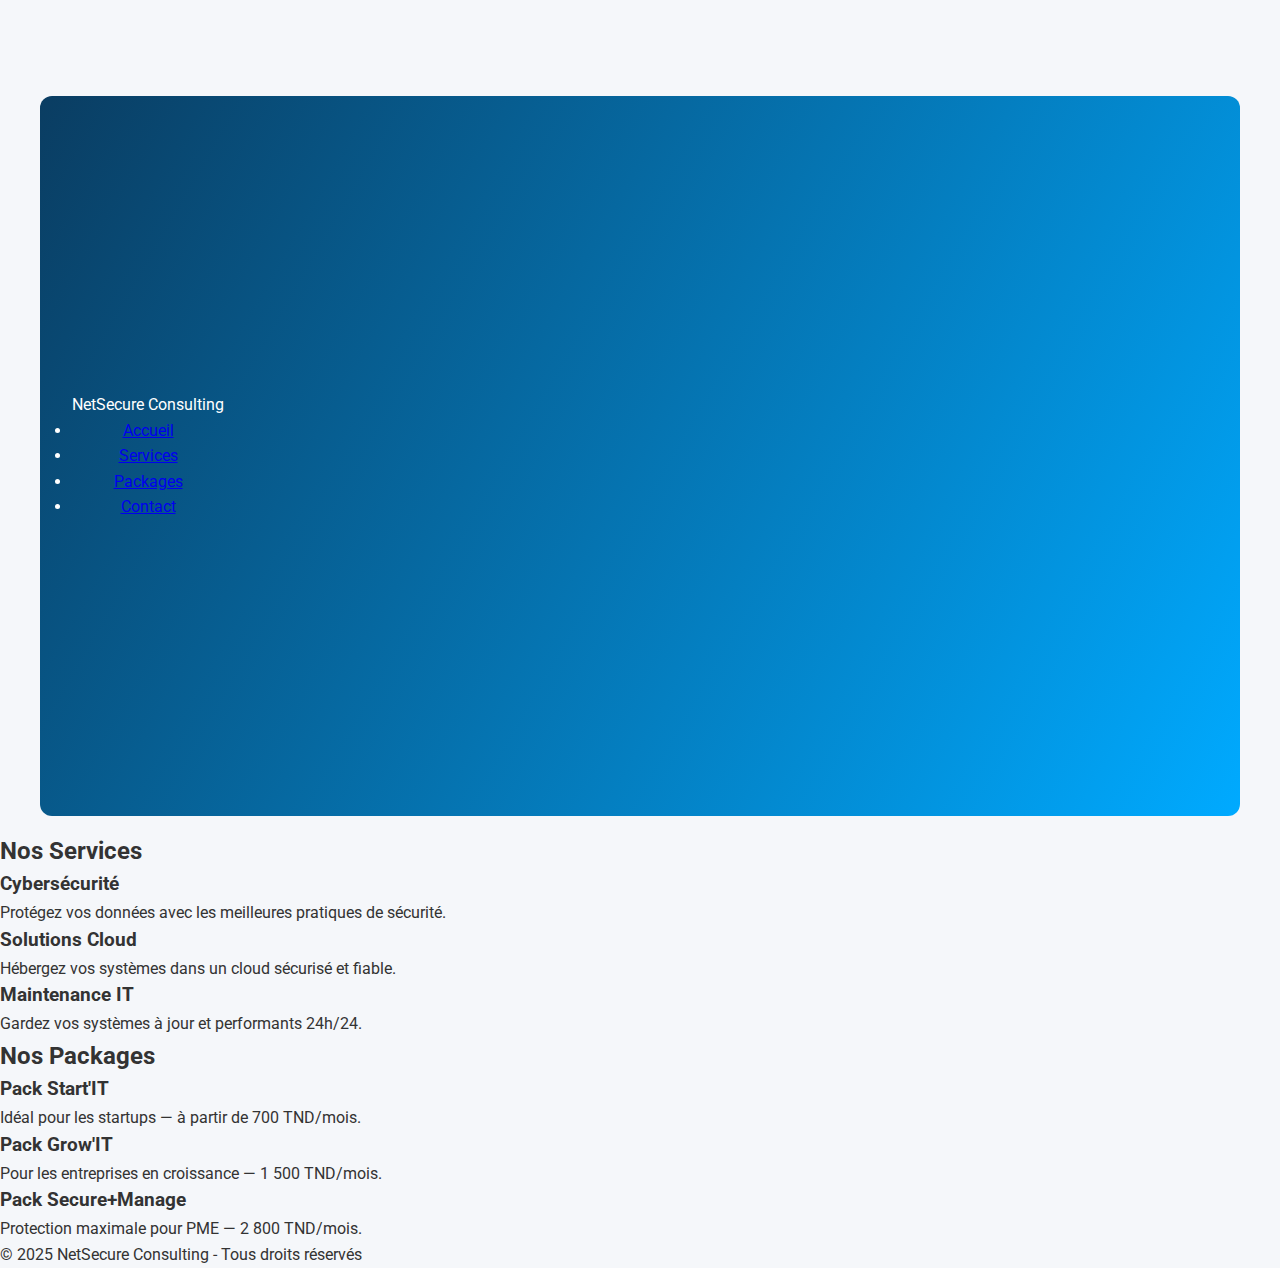
==== commit 25ce7f73: "Update index.html" ====
--- a/index.html
+++ b/index.html
@@ -1,86 +1,68 @@
 <!DOCTYPE html>
 <html lang="fr">
 <head>
-    <meta charset="UTF-8" />
-    <meta name="viewport" content="width=device-width, initial-scale=1.0" />
-    <title>Accueil - NetSecure Consulting</title>
-    <link rel="stylesheet" href="style.css" />
-    <link href="https://fonts.googleapis.com/css2?family=Roboto:wght@400;500;700&display=swap" rel="stylesheet" />
-    <link rel="stylesheet" href="https://cdnjs.cloudflare.com/ajax/libs/font-awesome/6.0.0/css/all.min.css">
+  <meta charset="UTF-8" />
+  <meta name="viewport" content="width=device-width, initial-scale=1.0" />
+  <title>NetSecure Consulting</title>
+  <link rel="stylesheet" href="style.css" />
+  <link href="https://fonts.googleapis.com/css2?family=Roboto:wght@400;500;700&display=swap" rel="stylesheet" />
 </head>
 <body>
-    <nav class="top-nav">
-        <div class="logo-container">
-            <img src="logo.png" alt="NetSecure Logo" />
-            <strong class="brand-name">NetSecure</strong>
-            <span>CONSULTING</span>
-        </div>
-        <ul class="nav-buttons">
-            <li><a href="index.html">Accueil</a></li>
-            <li><a href="services.html">Services</a></li>
-            <li><a href="packages.html">Packages</a></li>
-            <li><a href="contact.html">Contact</a></li>
-        </ul>
+  <header class="hero">
+    <nav class="nav">
+      <div class="logo">NetSecure <span>Consulting</span></div>
+      <ul class="nav-links">
+        <li><a href="#">Accueil</a></li>
+        <li><a href="#services">Services</a></li>
+        <li><a href="#packages">Packages</a></li>
+        <li><a href="#contact">Contact</a></li>
+      </ul>
     </nav>
+    <div class="hero-content">
+      <h1 class="fade-in">Votre cybersécurité. Notre priorité.</h1>
+      <p class="fade-in">Des solutions IT de pointe pour les entreprises modernes.</p>
+      <a href="#services" class="cta-button fade-in">Découvrir nos services</a>
+    </div>
+  </header>
 
-    <header class="hero">
-        <div class="hero-content">
-            <h1 class="slide-in">Bienvenu chez NetSecure Consulting</h1>
-            <p class="slide-in">Des solutions IT et cybersécurité sur mesure pour les entreprises modernes</p>
-            <a href="services.html" class="cta-button slide-in">Découvrez nos services</a>
-        </div>
-    </header>
+  <section id="services" class="section">
+    <h2>Nos Services</h2>
+    <div class="cards">
+      <div class="card">
+        <h3>Cybersécurité</h3>
+        <p>Protégez vos données avec les meilleures pratiques de sécurité.</p>
+      </div>
+      <div class="card">
+        <h3>Solutions Cloud</h3>
+        <p>Hébergez vos systèmes dans un cloud sécurisé et fiable.</p>
+      </div>
+      <div class="card">
+        <h3>Maintenance IT</h3>
+        <p>Gardez vos systèmes à jour et performants 24h/24.</p>
+      </div>
+    </div>
+  </section>
 
-    <main class="main-content">
-        <section class="services-preview">
-            <h2 class="slide-in">Nos Services</h2>
-            <div class="services-container">
-                <div class="service-item">
-                    <i class="fas fa-shield-alt"></i>
-                    <h3>Cybersécurité</h3>
-                    <p>Protégez votre entreprise contre les menaces numériques.</p>
-                    <a href="services.html#cybersecurity" class="cta-button">En savoir plus</a>
-                </div>
-                <div class="service-item">
-                    <i class="fas fa-cloud"></i>
-                    <h3>Solutions Cloud</h3>
-                    <p>Gérez et sécurisez vos données et applications dans le cloud.</p>
-                    <a href="services.html#cloud" class="cta-button">En savoir plus</a>
-                </div>
-                <div class="service-item">
-                    <i class="fas fa-wrench"></i>
-                    <h3>Maintenance IT</h3>
-                    <p>Assurez la performance et la fiabilité de votre infrastructure.</p>
-                    <a href="services.html#maintenance" class="cta-button">En savoir plus</a>
-                </div>
-            </div>
-        </section>
+  <section id="packages" class="section dark">
+    <h2>Nos Packages</h2>
+    <div class="cards">
+      <div class="card">
+        <h3>Pack Start'IT</h3>
+        <p>Idéal pour les startups — à partir de 700 TND/mois.</p>
+      </div>
+      <div class="card">
+        <h3>Pack Grow'IT</h3>
+        <p>Pour les entreprises en croissance — 1 500 TND/mois.</p>
+      </div>
+      <div class="card">
+        <h3>Pack Secure+Manage</h3>
+        <p>Protection maximale pour PME — 2 800 TND/mois.</p>
+      </div>
+    </div>
+  </section>
 
-        <section class="packages-preview">
-            <h2 class="slide-in">Nos Packages</h2>
-            <p class="slide-in">Choisissez la solution qui correspond à vos besoins, adaptée à votre entreprise.</p>
-            <div class="packages-container">
-                <div class="package-item">
-                    <h3>Pack Start'IT</h3>
-                    <p>Pour startups et indépendants. À partir de 700 TND / mois.</p>
-                    <a href="packages.html#startit" class="cta-button">Voir le pack</a>
-                </div>
-                <div class="package-item">
-                    <h3>Pack Grow'IT</h3>
-                    <p>Pour petites entreprises en croissance. À partir de 1 500 TND / mois.</p>
-                    <a href="packages.html#growit" class="cta-button">Voir le pack</a>
-                </div>
-                <div class="package-item">
-                    <h3>Pack Secure+Manage</h3>
-                    <p>Pour PME et agences. À partir de 2 800 TND / mois.</p>
-                    <a href="packages.html#secureplus" class="cta-button">Voir le pack</a>
-                </div>
-            </div>
-        </section>
-    </main>
-
-    <footer class="bottom-bar">
-        <p>© 2025 NetSecure Consulting - Tous droits réservés</p>
-    </footer>
+  <footer class="footer">
+    <p>© 2025 NetSecure Consulting - Tous droits réservés</p>
+  </footer>
 </body>
 </html>
--- a/style.css
+++ b/style.css
@@ -14,90 +14,86 @@
     line-height: 1.6;
     background: #f5f7fa;
     color: #333;
-    padding-top: 100px; /* Augmenter l'espace réservé en haut pour la barre de navigation fixe */
-}
-
-/* Navigation */
-.top-nav {
-    position: fixed;
-    top: 0;
-    left: 0;
-    width: 100%;
-    background: #0d1b2a;
-    color: #fff;
-    display: flex;
-    justify-content: space-between;
-    align-items: center;
-    padding: 1rem 2rem;
-    z-index: 9999;  /* Assurer que le menu soit toujours au-dessus */
-    box-shadow: 0 4px 10px rgba(0, 0, 0, 0.1);
+    padding-top: 100px;
 }
 
 /* Hero Section */
 .hero {
     background: linear-gradient(120deg, #0a3d62, #00aaff);
     color: white;
-    padding: 6rem 2rem; /* Augmenter la taille de padding pour le contenu hero */
+    padding: 6rem 2rem;
     text-align: center;
-    min-height: 80vh; /* S'assurer que la section prend une grande partie de l'écran */
+    min-height: 80vh;
+}
+
+.hero-content h1,
+.hero-content p,
+.hero-content .cta-button {
+    opacity: 0; /* Initial state to be hidden */
+    transform: translateX(-100px); /* Slide from left */
+}
+
+.hero-content .cta-button {
+    transform: translateX(-100px); /* Initial state for the button */
+    transition: transform 0.3s ease-out, opacity 0.3s ease-out;
+}
+
+/* Animations */
+@keyframes slideIn {
+    0% {
+        opacity: 0;
+        transform: translateX(-100px); /* Start from left */
+    }
+    100% {
+        opacity: 1;
+        transform: translateX(0); /* End at normal position */
+    }
+}
+
+/* Apply the animation */
+.hero-content h1,
+.hero-content p,
+.hero-content .cta-button {
+    animation: slideIn 1s forwards; /* 1s duration, with forward direction */
 }
 
 .hero-content h1 {
-    font-size: 3rem;
-    margin-bottom: 1rem;
+    animation-delay: 0.2s; /* Delay for text */
 }
 
 .hero-content p {
-    font-size: 1.2rem;
-    margin-bottom: 2rem;
-}
-
-.hero .cta-button {
-    background: white;
-    color: #0a3d62;
-    font-weight: bold;
-}
-
-/* Main Content */
-.main-content {
-    padding: 2rem;
-    max-width: 1200px;
-    margin: auto;
-    text-align: center;
-}
-
-/* Service & Package Sections */
-.services-container,
-.packages-container {
-    display: grid;
-    grid-template-columns: repeat(auto-fit, minmax(260px, 1fr));
-    gap: 2rem;
-    margin-top: 2rem;
-}
-
-.service-item,
-.package-item {
-    background: white;
-    border-radius: 12px;
-    padding: 2rem;
-    box-shadow: 0 4px 10px rgba(0, 0, 0, 0.05);
-    transition: transform 0.3s ease, box-shadow 0.3s ease;
-}
-
-.service-item:hover,
-.package-item:hover {
-    transform: translateY(-5px);
-    box-shadow: 0 10px 20px rgba(0, 0, 0, 0.1);
-}
-
-.service-item i,
-.package-item i {
-    font-size: 2.5rem;
-    color: #00aaff;
-    margin-bottom: 1rem;
-}
-
-/* Buttons */
+    animation-delay: 0.4s; /* Delay for paragraph */
+}
+
+.hero-content .cta-button {
+    animation-delay: 0.6s; /* Delay for the button */
+}
+
+/* Main Content - Services and Packages */
+.services-preview,
+.packages-preview {
+    opacity: 0;
+    transform: translateY(30px); /* Start from below */
+    animation: slideInUp 1s forwards;
+}
+
+@keyframes slideInUp {
+    0% {
+        opacity: 0;
+        transform: translateY(30px); /* Start below */
+    }
+    100% {
+        opacity: 1;
+        transform: translateY(0); /* End at normal position */
+    }
+}
+
+.services-preview h2,
+.packages-preview h2 {
+    animation-delay: 1.2s; /* Delay for the headings */
+}
+
+/* Buttons and Other Styles */
 .cta-button {
     display: inline-block;
     background: linear-gradient(45deg, #00aaff, #0077cc);
@@ -117,14 +113,6 @@
     transform: scale(1.05);
 }
 
-/* Footer */
-.bottom-bar {
-    background-color: #0a3d62;
-    color: white;
-    text-align: center;
-    padding: 1rem;
-}
-
 /* Responsive Design */
 @media (max-width: 768px) {
     .top-nav {
@@ -152,6 +140,7 @@
         padding: 0.6rem 1.2rem;
     }
 }
+
 
 
 
